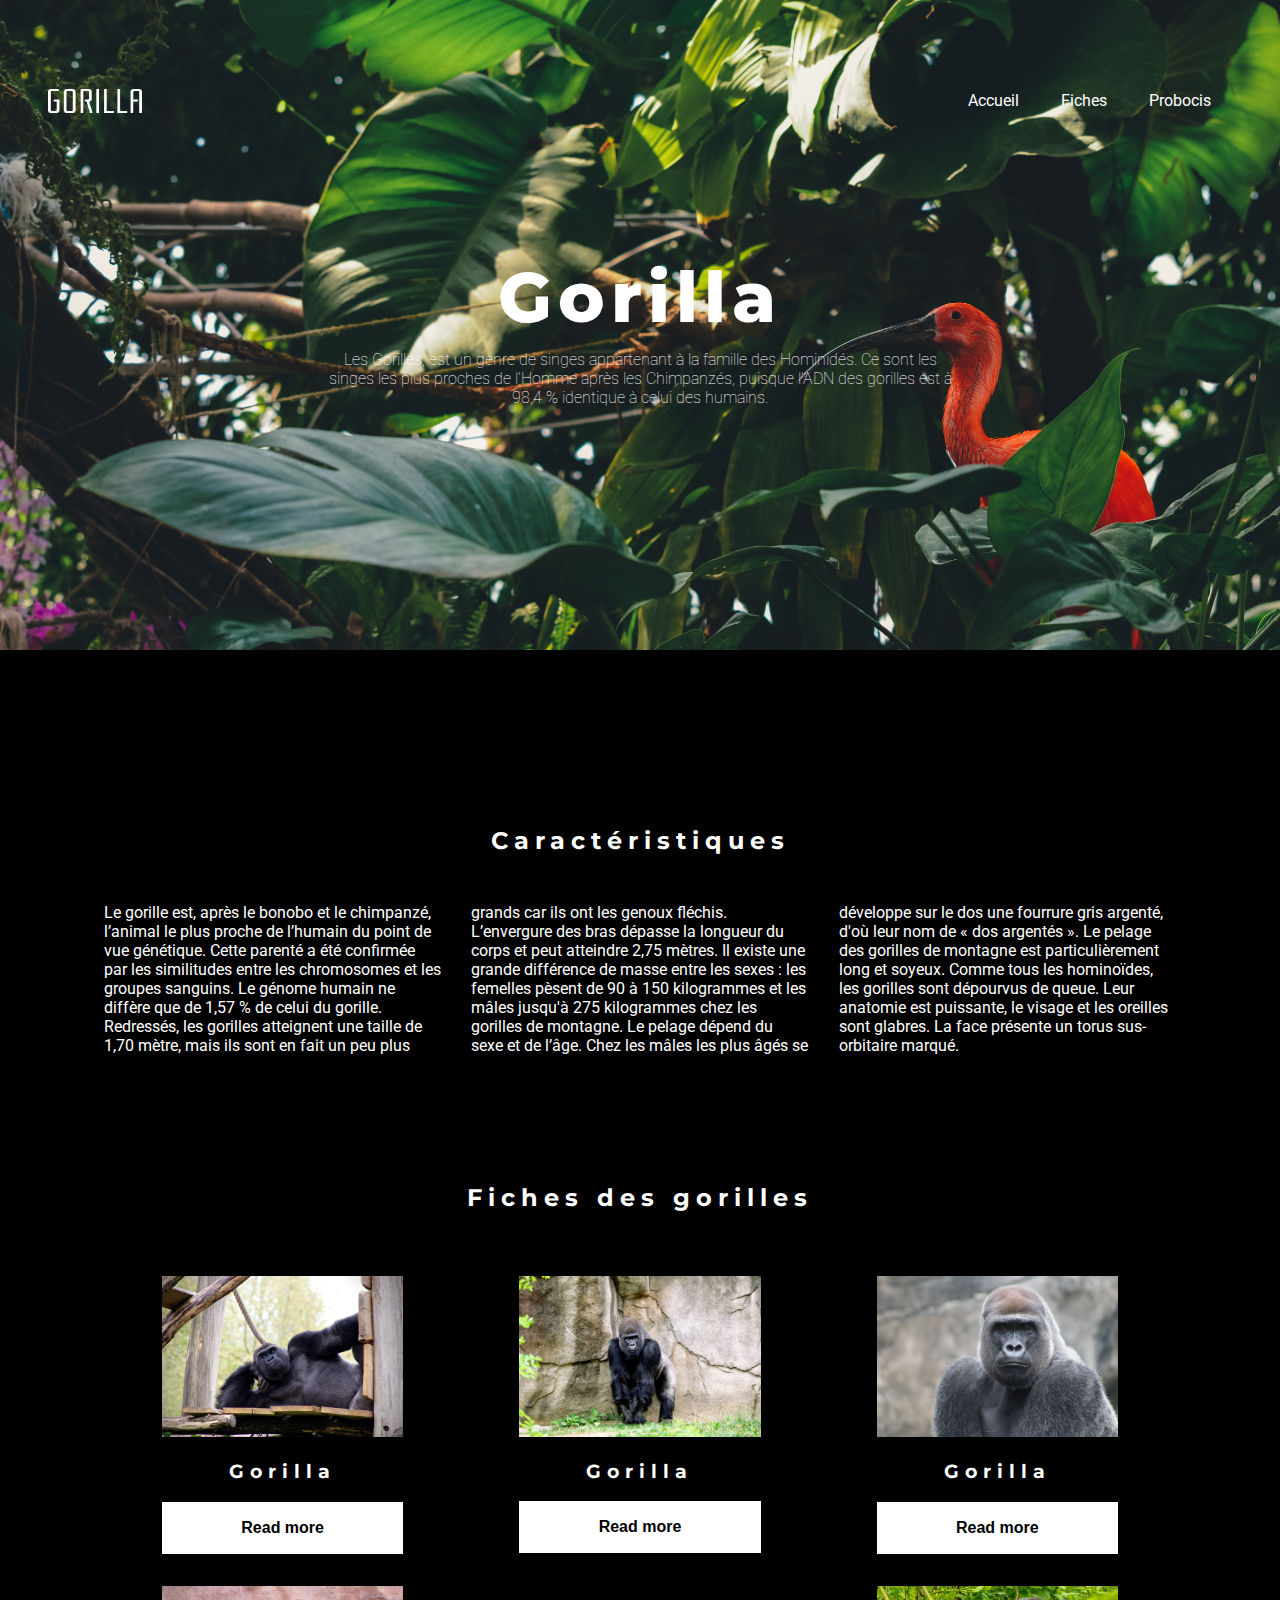
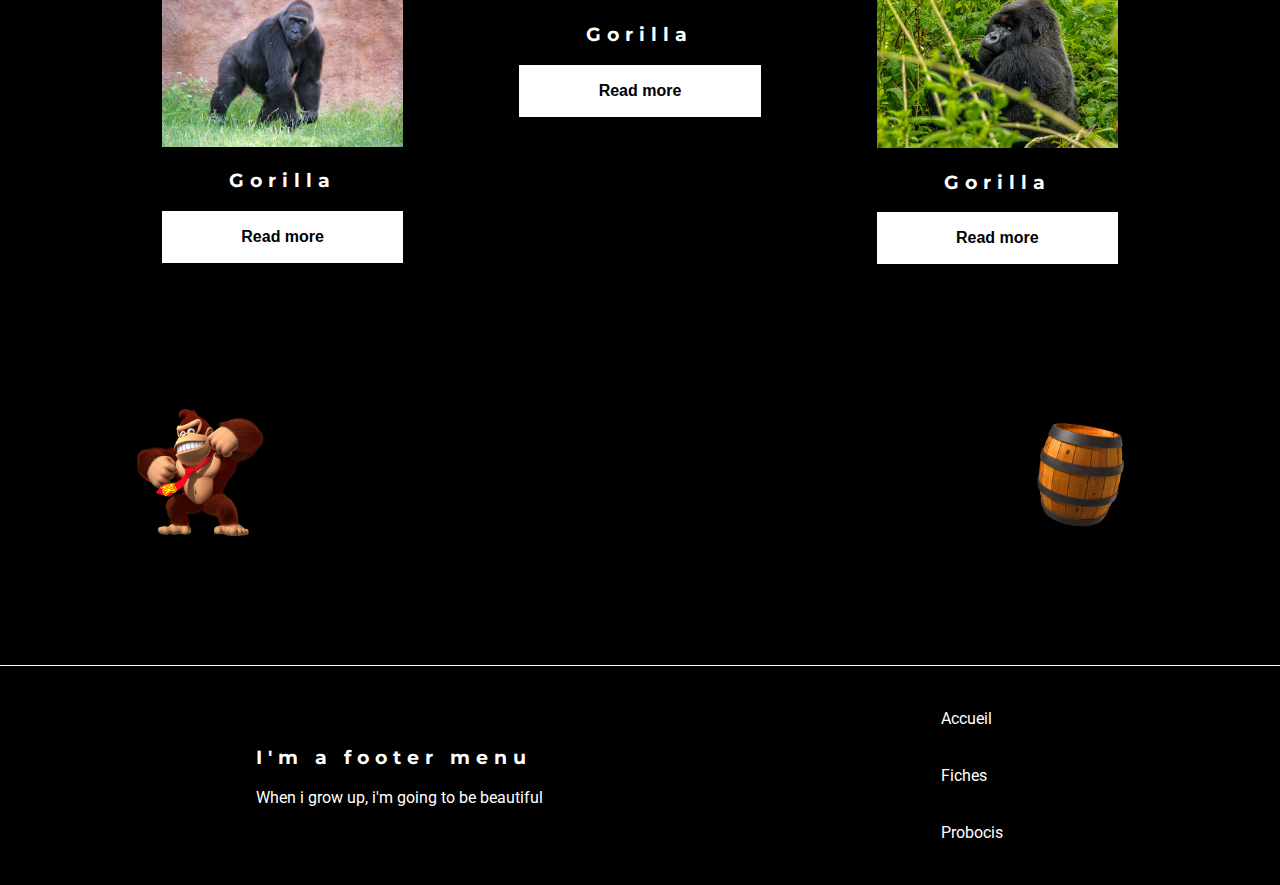
==== html/index.html @ 7650e543 "ajout_code" ====
<!DOCTYPE html>
<html lang="en">

<head>
    <meta charset="UTF-8">
    <meta name="viewport" content="width=device-width, initial-scale=1.0">
    <meta http-equiv="X-UA-Compatible" content="ie=edge">
    <link rel="stylesheet" href="../css/style.css">
    <link href="https://fonts.googleapis.com/css?family=Montserrat|Roboto&display=swap" rel="stylesheet">
    <title>Home</title>
</head>

<body class="home">
    <section class="background_img">

        <header class="flex_row">
            <img src="../img/gorilla_logo.png" alt="" class="logo">
            <nav class="nav_desktop">
                <ul class="flex_row">
                    <li><a href="index.html">Accueil</a></li>
                    <li><a href="fiches.html">Fiches</a></li>
                    <li><a href="probocis.html">Probocis</a></li>
                </ul>
            </nav>

            <div class="burger_menu">
                <a href="#main-menu" class="menu-toggle">
                    <div class="burger-breads">
                        <span></span>
                        <span></span>
                        <span></span>

                    </div>
                </a>
                <nav id="main-menu" class="main-menu">
                    <a href="#main-menu-toggle" class="menu-close">
                        <div class="burger-breads close">
                            <span></span>
                            <span></span>
                            <span></span>
                        </div>
                    </a>

                    <ul>
                        <li><a href="index.html">Accueil</a></li>
                        <li><a href="fiches.html">Fiches</a></li>
                        <li><a href="probocis.html">Probocis</a></li>
                    </ul>

                </nav>
                <a href="#main-menu-toggle" class="backdrop" hidden></a>
            </div>

        </header>

        <section class="hero">
            <h1>Gorilla</h1>
            <p>Les Gorilles, est un genre de singes appartenant à la famille des Hominidés. Ce sont les singes les plus proches de l'Homme après les Chimpanzés, puisque l'ADN des gorilles est à 98,4 % identique à celui des humains.</p>
        </section>
    </section>

    <section class="corps">

        <section class="intro">
            <h2>Caractéristiques</h2>

            <p>Le gorille est, après le bonobo et le chimpanzé, l’animal le plus proche de l’humain du point de vue génétique. Cette parenté a été confirmée par les similitudes entre les chromosomes et les groupes sanguins. Le génome humain ne diffère que de 1,57 % de celui du gorille.

                Redressés, les gorilles atteignent une taille de 1,70 mètre, mais ils sont en fait un peu plus grands car ils ont les genoux fléchis. L’envergure des bras dépasse la longueur du corps et peut atteindre 2,75 mètres.
                
                Il existe une grande différence de masse entre les sexes : les femelles pèsent de 90 à 150 kilogrammes et les mâles jusqu'à 275 kilogrammes chez les gorilles de montagne.
                
                Le pelage dépend du sexe et de l’âge. Chez les mâles les plus âgés se développe sur le dos une fourrure gris argenté, d'où leur nom de « dos argentés ». Le pelage des gorilles de montagne est particulièrement long et soyeux.
                
                Comme tous les hominoïdes, les gorilles sont dépourvus de queue. Leur anatomie est puissante, le visage et les oreilles sont glabres. La face présente un torus sus-orbitaire marqué.
            </p>

        </section>

        <section class="fiches_gorilla">

            <h2>Fiches des gorilles</h2>

            <div class="flex_wrap">

                <div class="fiches">
                    <figure>
                        <img src="../img/monkeys_un.jpg" alt="">
                        <h3>Gorilla</h3>
                        <a href=""><button>Read more</button></a>
                    </figure>
                </div>

                <div class="fiches">
                    <figure>
                        <img src="../img/monkeys_trois.jpg" alt="">
                        <h3>Gorilla</h3>
                        <a href=""><button>Read more</button></a>
                    </figure>
                </div>

                <div class="fiches">
                    <figure>
                        <img src="../img/monkeys_quatre.jpg" alt="">
                        <h3>Gorilla</h3>
                        <a href=""><button>Read more</button></a>
                    </figure>
                </div>

                <div class="fiches">
                    <figure>
                        <img src="../img/monkeys_cinq.jpg" alt="">
                        <h3>Gorilla</h3>
                        <a href=""><button>Read more</button></a>
                    </figure>
                </div>

                <div class="fiches">
                    <figure>
                        <img src="../img/monkeys_six.jpg" alt="">
                        <h3>Gorilla</h3>
                        <a href=""><button>Read more</button></a>
                    </figure>
                </div>

                <div class="fiches">
                    <figure>
                        <img src="../img/monkeys_sept.jpg" alt="">
                        <h3>Gorilla</h3>
                        <a href=""><button>Read more</button></a>
                    </figure>
                </div>

            </div>

        </section>

        <section class="pre_footer flex_row">
            <img class="donkey" src="../img/donkey_kong.png" alt="donkey_kong">
            <img class="tonneau" src="../img/tonneau.png" alt="tonneau">

        </section>

    </section>

    <footer class="flex_row">

        <div>
            <h3>I'm a footer menu</h3>
            <p>When i grow up, i'm going to be beautiful</p>
        </div>

        <div>
            <nav>
                <ul>
                    <li><a href="index.html">Accueil</a></li>
                    <li><a href="fiches.html">Fiches</a></li>
                    <li><a href="probocis.html">Probocis</a></li>
                </ul>
            </nav>
        </div>

    </footer>
</body>

</html>
---- css/style.css ----
body {
  margin: 0;
  padding: 0;
  background-color: black;
  font-family: 'Roboto', sans-serif;
  /* Burger menu *****************************************/
  /*Style menu*/
  /*Hiding Menu*/
  /****************************** header **************************************/
  /*************footer**********************/
}
body .burger_menu {
  display: none;
}
body .menu-toggle .burger-breads span {
  display: block;
  width: 33px;
  height: 4px;
  margin-bottom: 5px;
  position: relative;
  background: white;
  z-index: 1;
}
body .menu-close .burger-breads span {
  display: block;
  width: 33px;
  height: 4px;
  margin-bottom: 5px;
  position: relative;
  background: #ffffff;
  z-index: 1;
  transform: rotate(45deg) translate(-2px, -1px);
  background: white;
}
body .menu-close .burger-breads span:nth-child(2) {
  transform: rotate(135deg) translate(-6px, 9px);
}
body .menu-close .burger-breads span:nth-child(3) {
  opacity: 0;
}
body .main-menu {
  position: absolute;
  top: 0;
  right: 0;
  height: 100%;
  width: 100%;
  overflow-y: scroll;
  overflow-x: visible;
  transition: left 0.3s ease, box-shadow 0.3s ease;
  z-index: 999;
}
body .main-menu ul {
  margin: 0;
  padding: 2.5em 0 0;
  min-height: 100%;
  width: 200%;
  background: black;
}
body .main-menu a {
  display: block;
  padding: 0.75em 15px;
  /* line-height: 1em; */
  font-size: 2em;
  font-weight: lighter;
  color: #ffff;
  text-decoration: none;
}
body .main-menu .menu-close {
  position: absolute;
  margin-top: 1em;
  right: 0;
}
body .main-menu {
  display: none;
  right: -200px;
}
body .main-menu:target {
  display: block;
  right: 0;
  outline: none;
  box-shadow: 3px 0 12px rgba(0, 0, 0, 0.25);
}
body .main-menu:target .menu-close {
  z-index: 1001;
  padding-bottom: 1px;
}
body .main-menu:target ul {
  position: relative;
  z-index: 1000;
}
body .main-menu:target + .backdrop {
  position: absolute;
  display: block;
  left: 0;
  width: 100%;
  height: 100%;
  z-index: 998;
  cursor: default;
}
@supports (position: fixed) {
  body .main-menu,
  body .main-menu:target + .backdrop {
    position: fixed;
  }
}
body .flex_row {
  display: flex;
  flex-direction: row;
  justify-content: space-between;
  align-items: center;
}
body .flex_wrap {
  display: flex;
  flex-wrap: wrap;
  justify-content: space-around;
}
body .corps {
  max-width: 1120px;
  display: block;
  margin: auto;
}
body section {
  margin: 8em 1.5em;
}
body p {
  color: white;
}
body h2 {
  font-family: 'Montserrat', sans-serif;
  letter-spacing: 6px;
  color: white;
  text-align: center;
  margin: 2em 0;
}
body h3 {
  font-family: 'Montserrat', sans-serif;
  letter-spacing: 6px;
  color: white;
  text-align: center;
}
body button {
  background-color: white;
  /* Green */
  border: 2px solid #ffffff;
  color: black;
  padding: 15px 32px;
  text-align: center;
  text-decoration: none;
  display: inline-block;
  font-size: 16px;
  width: 100%;
  font-weight: bold;
}
body button:hover {
  background-color: black;
  border: 2px solid white;
  color: white;
}
body a:hover {
  color: white;
}
body header {
  padding: 3em;
  position: absolute;
  width: 100%;
  box-sizing: border-box;
}
body nav ul li a {
  text-decoration: none;
  color: white;
}
body li {
  list-style: none;
  margin: 1em 10px;
  border: 1px solid rgba(255, 255, 255, 0);
  padding: 10px;
}
body li:hover {
  border: 1px solid;
  border-radius: 4px;
  border-color: white;
}
body .logo {
  height: 1.5em;
}
body h2 {
  font-family: 'Montserrat', sans-serif;
  letter-spacing: 6px;
  color: white;
  text-align: center;
  margin: 2em 0;
}
body h3 {
  font-family: 'Montserrat', sans-serif;
  letter-spacing: 6px;
  color: white;
  text-align: center;
}
body .pre_footer img {
  width: 12em;
}
body .pre_footer .tonneau {
  transition: all 4.5s ease-in;
}
body .pre_footer:hover .tonneau {
  transform: rotate(720deg);
  margin-right: 150em;
}
body .pre_footer:hover .donkey {
  animation: jump_donkey_kong 5s;
}
@keyframes jump_donkey_kong {
  0% {
    transform: translateX(0);
  }
  /*45%{
            margin-right: 45em;
            transform: translateX(-45em);
            transform: translateY(0);
        }*/
  60% {
    transform: translateX(30em) translateY(-150px);
  }
  62% {
    transform: translateX(30em) translateY(0);
  }
  100% {
    transform: translateX(0);
  }
}
body footer {
  border-top: 1px solid white;
  padding: 1em 20%;
}
body footer h3 {
  text-align: left;
}
@media only screen and (max-width: 700px) {
  body .burger_menu {
    display: block;
  }
  body .nav_desktop {
    display: none;
  }
  body li:hover {
    border: none;
  }
}
/******************************** Page Home ***********************************/
body.home {
  /****** hero *****************************/
  /************** intro ********************/
  /************** fiches ******************/
  /************* mediaqueries *************/
}
body.home h1 {
  text-align: center;
  font-family: 'Montserrat', sans-serif;
  font-weight: 800;
  color: white;
  margin: 10px 0;
  letter-spacing: 6px;
  font-size: 70px;
}
body.home .background_img {
  background-image: url("../img/jungle_deux.jpg");
  height: 650px;
  background-size: cover;
  background-repeat: no-repeat;
  margin: 0;
  display: flex;
}
body.home .hero {
  margin: auto;
}
body.home .intro {
  column-count: 3;
  column-gap: 30px;
}
body.home .intro p {
  margin: 0;
}
body.home .intro h2 {
  column-span: all;
}
body.home .hero p {
  color: white;
  text-align: center;
  width: 50%;
  display: block;
  margin: auto;
  font-weight: 100;
}
body.home .paragraphe {
  width: 30%;
  text-align: center;
}
body.home .fiches {
  width: 30%;
}
body.home figure img {
  width: 100%;
}
@media only screen and (max-width: 700px) {
  body.home .intro {
    display: flex;
    flex-direction: column;
  }
  body.home .paragraphe {
    width: 60%;
  }
  body.home .hero p {
    width: 90%;
  }
  body.home .burger_menu {
    display: block;
  }
  body.home .nav_desktop {
    display: none;
  }
}
/******** Page Fiche Gorilla ***********************************/
body.fiche section {
  margin: 1em auto 6em;
}
body.fiche h1 {
  text-align: left;
  font-family: 'Montserrat', sans-serif;
  font-weight: 800;
  color: white;
  margin: 60px 0;
  letter-spacing: 6px;
  font-size: 70px;
  padding: 1.5em 49px 0 49px;
}
body.fiche .hero {
  height: 442px;
  display: flex;
  align-items: center;
}
body.fiche .fiches figure img {
  width: 100%;
  display: block;
  margin: auto;
}
body.fiche .fiches figure p {
  height: 100px;
}
body.fiche figure {
  margin: 0;
}
body.fiche .fiches {
  width: 30%;
  min-width: 300px;
  margin: 20px 5px;
}
body.fiche .fiches p {
  text-align: center;
}
@media only screen and (max-width: 380px) {
  body.fiche h1 {
    font-size: 36px;
  }
}
/******** Page Probocis ***********************************/
body.probocis {
  /****** hero *****************************/
}
body.probocis h1 {
  text-align: center;
  font-family: 'Montserrat', sans-serif;
  font-weight: 800;
  color: white;
  margin: 10px 0;
  letter-spacing: 6px;
  font-size: 70px;
}
body.probocis .txt_img h2 {
  margin: 0;
  font-size: 38px;
  text-align: left;
}
body.probocis .background_img {
  background-image: url("../img/monkeys.jpg");
  height: 650px;
  background-size: cover;
  background-repeat: no-repeat;
  margin: 0;
  display: flex;
}
body.probocis .hero {
  margin: auto;
}
body.probocis .hero p {
  color: white;
  text-align: center;
  width: 50%;
  display: block;
  margin: auto;
  font-weight: 100;
}
body.probocis .explication img {
  width: 100%;
  min-width: 330px;
}
body.probocis .paragraphe {
  width: 30%;
  min-width: 330px;
  margin: 1em;
}
body.probocis .paragraphe_intro {
  margin: 1.5em 0;
  text-align: left;
}
body.probocis .texte_corps {
  column-count: 3;
  column-gap: 30px;
}
body.probocis .texte_corps p {
  margin: 0;
}
body.probocis .intro div {
  margin: 1em;
  width: 50%;
}
@media only screen and (max-width: 950px) {
  body.probocis .explication .flex_row {
    flex-direction: column;
  }
  body.probocis .intro div {
    width: 100%;
  }
  body.probocis .txt_img h2 {
    text-align: center;
  }
}
@media only screen and (max-width: 700px) {
  body.probocis .intro img {
    display: block;
    margin: auto;
    max-width: 500px;
  }
  body.probocis .hero p {
    width: 90%;
  }
  body.probocis .paragraphe_intro {
    text-align: center;
    margin: 1em 1em;
  }
  body.probocis .txt_img {
    width: 90%;
    margin-top: 3em;
  }
  body.probocis .burger_menu {
    display: block;
  }
  body.probocis .nav_desktop {
    display: none;
  }
}
@media only screen and (max-width: 500px) {
  body.probocis h1 {
    font-size: 36px;
  }
  body.probocis .texte_corps {
    column-count: 2;
  }
  body.probocis .burger_menu {
    display: block;
  }
  body.probocis .nav_desktop {
    display: none;
  }
  body.probocis header ul {
    padding: 0;
  }
}
@media only screen and (max-width: 400px) {
  body.probocis body.probocis .texte_corps {
    column-count: 1;
  }
}
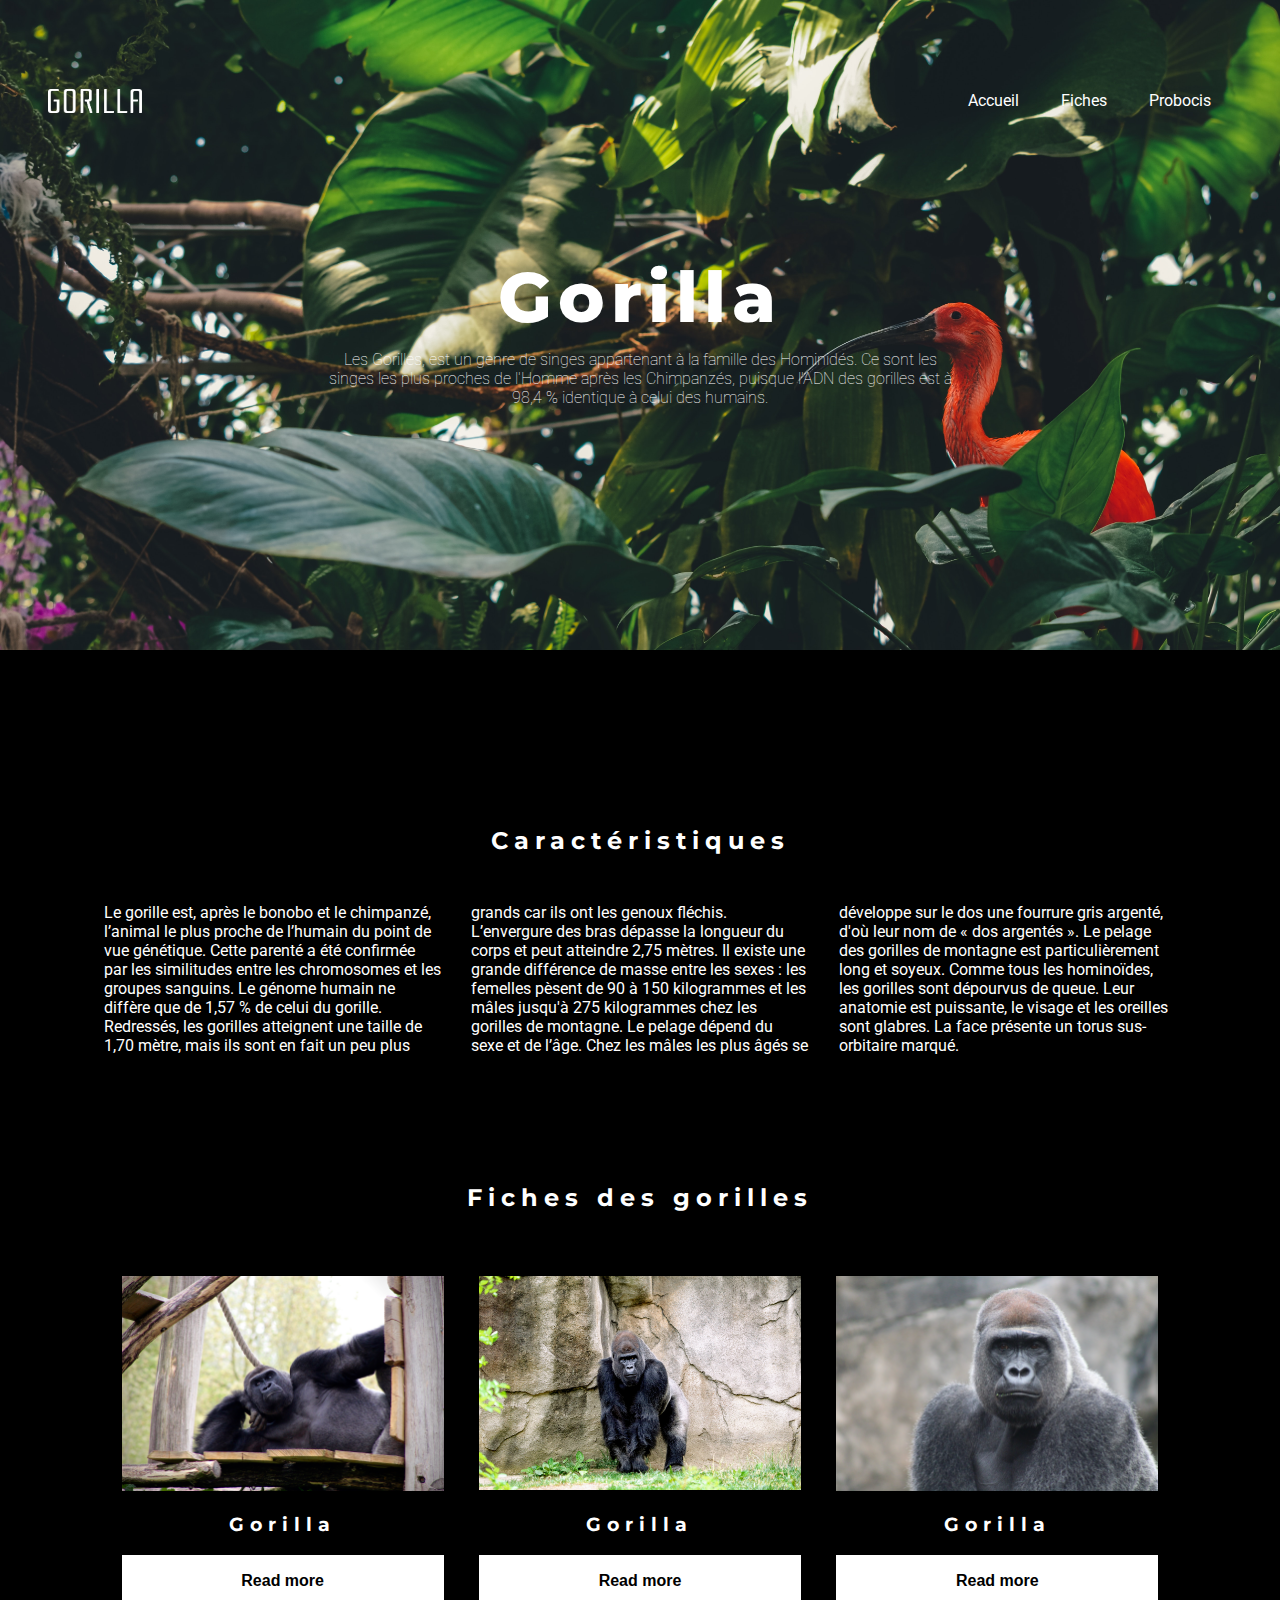
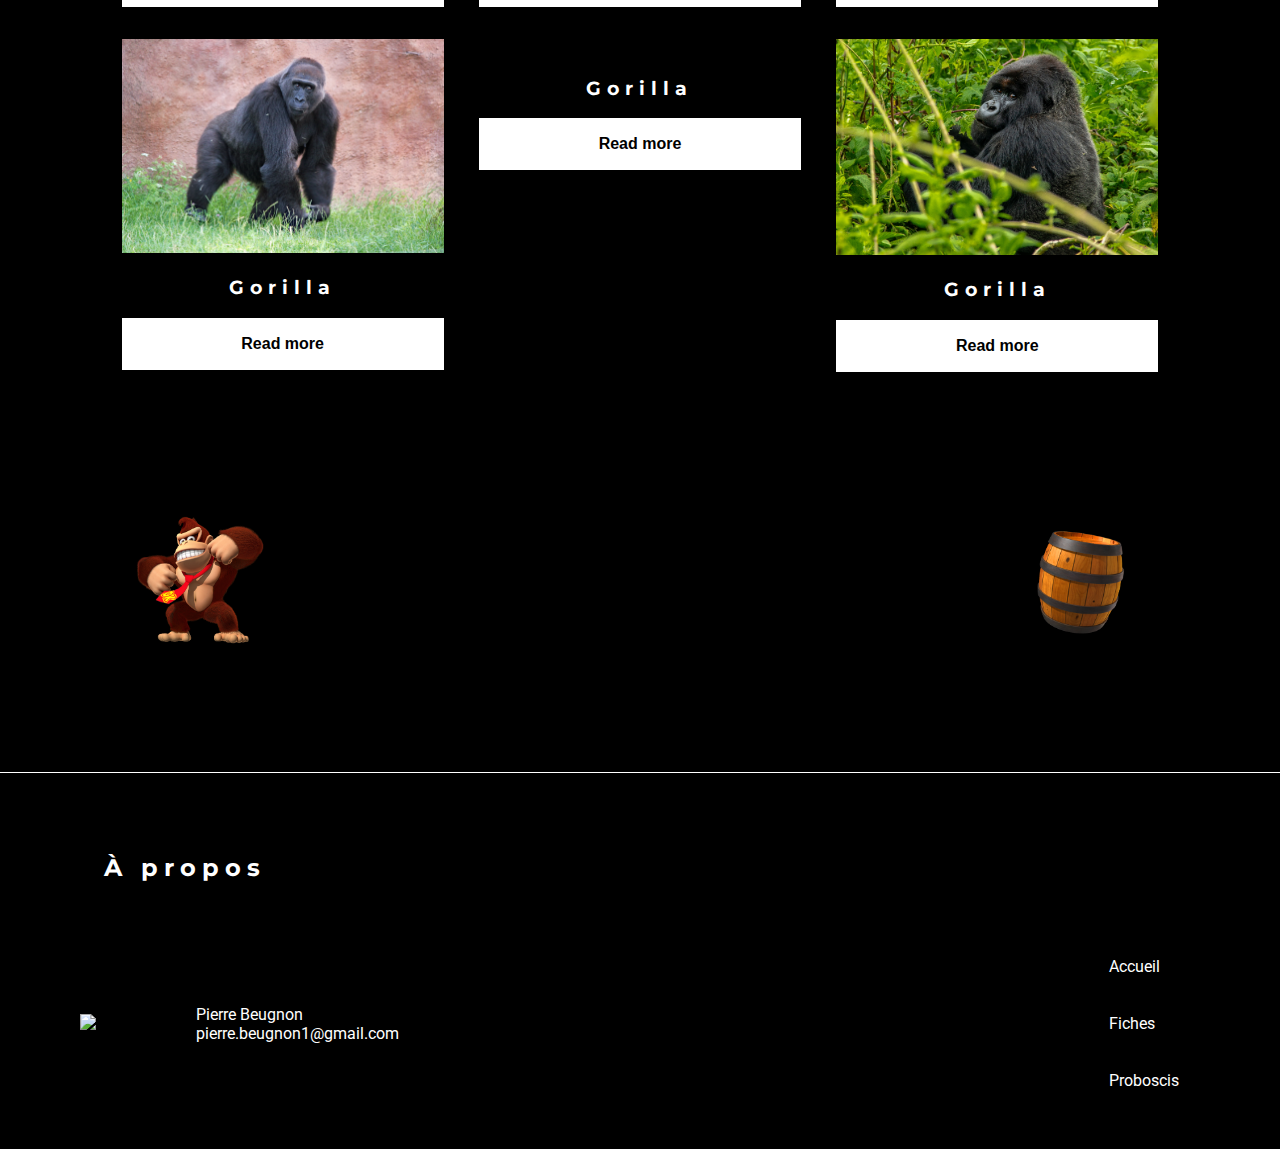
==== commit 65541644: "2eme commit" ====
--- a/html/index.html
+++ b/html/index.html
@@ -55,7 +55,9 @@
 
         <section class="hero">
             <h1>Gorilla</h1>
-            <p>Les Gorilles, est un genre de singes appartenant à la famille des Hominidés. Ce sont les singes les plus proches de l'Homme après les Chimpanzés, puisque l'ADN des gorilles est à 98,4 % identique à celui des humains.</p>
+            <p>Les Gorilles, est un genre de singes appartenant à la famille des Hominidés. Ce sont les singes les plus
+                proches de l'Homme après les Chimpanzés, puisque l'ADN des gorilles est à 98,4 % identique à celui des
+                humains.</p>
         </section>
     </section>
 
@@ -64,15 +66,23 @@
         <section class="intro">
             <h2>Caractéristiques</h2>
 
-            <p>Le gorille est, après le bonobo et le chimpanzé, l’animal le plus proche de l’humain du point de vue génétique. Cette parenté a été confirmée par les similitudes entre les chromosomes et les groupes sanguins. Le génome humain ne diffère que de 1,57 % de celui du gorille.
+            <p>Le gorille est, après le bonobo et le chimpanzé, l’animal le plus proche de l’humain du point de vue
+                génétique. Cette parenté a été confirmée par les similitudes entre les chromosomes et les groupes
+                sanguins. Le génome humain ne diffère que de 1,57 % de celui du gorille.
 
-                Redressés, les gorilles atteignent une taille de 1,70 mètre, mais ils sont en fait un peu plus grands car ils ont les genoux fléchis. L’envergure des bras dépasse la longueur du corps et peut atteindre 2,75 mètres.
-                
-                Il existe une grande différence de masse entre les sexes : les femelles pèsent de 90 à 150 kilogrammes et les mâles jusqu'à 275 kilogrammes chez les gorilles de montagne.
-                
-                Le pelage dépend du sexe et de l’âge. Chez les mâles les plus âgés se développe sur le dos une fourrure gris argenté, d'où leur nom de « dos argentés ». Le pelage des gorilles de montagne est particulièrement long et soyeux.
-                
-                Comme tous les hominoïdes, les gorilles sont dépourvus de queue. Leur anatomie est puissante, le visage et les oreilles sont glabres. La face présente un torus sus-orbitaire marqué.
+                Redressés, les gorilles atteignent une taille de 1,70 mètre, mais ils sont en fait un peu plus grands
+                car ils ont les genoux fléchis. L’envergure des bras dépasse la longueur du corps et peut atteindre 2,75
+                mètres.
+
+                Il existe une grande différence de masse entre les sexes : les femelles pèsent de 90 à 150 kilogrammes
+                et les mâles jusqu'à 275 kilogrammes chez les gorilles de montagne.
+
+                Le pelage dépend du sexe et de l’âge. Chez les mâles les plus âgés se développe sur le dos une fourrure
+                gris argenté, d'où leur nom de « dos argentés ». Le pelage des gorilles de montagne est particulièrement
+                long et soyeux.
+
+                Comme tous les hominoïdes, les gorilles sont dépourvus de queue. Leur anatomie est puissante, le visage
+                et les oreilles sont glabres. La face présente un torus sus-orbitaire marqué.
             </p>
 
         </section>
@@ -143,21 +153,31 @@
 
     </section>
 
-    <footer class="flex_row">
+    <footer>
+        <div class="footer_style">
 
-        <div>
-            <h3>I'm a footer menu</h3>
-            <p>When i grow up, i'm going to be beautiful</p>
-        </div>
 
-        <div>
-            <nav>
-                <ul>
-                    <li><a href="index.html">Accueil</a></li>
-                    <li><a href="fiches.html">Fiches</a></li>
-                    <li><a href="probocis.html">Probocis</a></li>
-                </ul>
-            </nav>
+            <h2>À propos</h2>
+
+            <div class="conteneur_footer_flex_row">
+
+                <div class="footer_flex_row">
+                    <img src="../img/pierre_beugnon.jpg" alt="pierre" class="picme">
+                    <p>Pierre Beugnon <br /> pierre.beugnon1@gmail.com</p>
+                </div>
+
+
+                <div>
+                    <nav>
+                        <ul>
+                            <li><a href="index.html">Accueil</a></li>
+                            <li><a href="fiches.html">Fiches</a></li>
+                            <li><a href="proboscis.html">Proboscis</a></li>
+                        </ul>
+                    </nav>
+                </div>
+
+            </div>
         </div>
 
     </footer>
--- a/css/style.css
+++ b/css/style.css
@@ -109,6 +109,10 @@
   justify-content: space-between;
   align-items: center;
 }
+body .flex_footer {
+  display: flex;
+  flex-direction: row;
+}
 body .flex_wrap {
   display: flex;
   flex-wrap: wrap;
@@ -230,10 +234,40 @@
 }
 body footer {
   border-top: 1px solid white;
-  padding: 1em 20%;
+  padding: 2em 5em;
+}
+body footer h2 {
+  text-align: left;
+  margin-left: 1em;
 }
 body footer h3 {
   text-align: left;
+}
+body footer .img_footer {
+  width: 50%;
+  height: auto;
+}
+body footer .img_footer img {
+  width: 24%;
+}
+body .footer_flex_row {
+  display: flex;
+  flex-direction: row;
+  align-items: center;
+  justify-content: space-between;
+}
+body .footer_flex_row img {
+  width: 100px;
+}
+body .footer_flex_row p {
+  margin: 0 1em;
+}
+body footer nav ul {
+  padding: 0;
+}
+body .conteneur_footer_flex_row {
+  display: flex;
+  justify-content: space-between;
 }
 @media only screen and (max-width: 700px) {
   body .burger_menu {
@@ -244,6 +278,29 @@
   }
   body li:hover {
     border: none;
+  }
+}
+@media only screen and (max-width: 600px) {
+  body .conteneur_footer_flex_row {
+    flex-direction: column;
+  }
+  body .footer_style div nav ul {
+    display: flex;
+    flex-direction: column;
+  }
+  body .footer_style div nav ul li {
+    text-align: center;
+  }
+  body .footer_flex_row {
+    flex-direction: column;
+  }
+  body .footer_flex_row p {
+    margin: 1em 0;
+    text-align: center;
+  }
+  body footer h2 {
+    text-align: center;
+    margin-left: 0;
   }
 }
 /******************************** Page Home ***********************************/
@@ -296,7 +353,11 @@
   text-align: center;
 }
 body.home .fiches {
-  width: 30%;
+  width: 33%;
+  min-width: 280px;
+}
+body.home figure {
+  margin: 1em;
 }
 body.home figure img {
   width: 100%;
@@ -338,6 +399,12 @@
   display: flex;
   align-items: center;
 }
+body.fiche .grid_container {
+  display: grid;
+  grid-template-columns: auto auto auto;
+  grid-gap: 10px;
+  padding: 10px;
+}
 body.fiche .fiches figure img {
   width: 100%;
   display: block;
@@ -352,10 +419,22 @@
 body.fiche .fiches {
   width: 30%;
   min-width: 300px;
-  margin: 20px 5px;
+  padding: 20px 5px;
+  margin: auto;
+  display: block;
 }
 body.fiche .fiches p {
   text-align: center;
+}
+@media only screen and (max-width: 1000px) {
+  body.fiche .grid_container {
+    grid-template-columns: auto auto;
+  }
+}
+@media only screen and (max-width: 700px) {
+  body.fiche .grid_container {
+    grid-template-columns: auto;
+  }
 }
 @media only screen and (max-width: 380px) {
   body.fiche h1 {
@@ -443,6 +522,10 @@
   body.probocis .hero p {
     width: 90%;
   }
+  body.probocis .texte_corps {
+    column-count: 2;
+    column-gap: 30px;
+  }
   body.probocis .paragraphe_intro {
     text-align: center;
     margin: 1em 1em;
@@ -468,6 +551,10 @@
   body.probocis .burger_menu {
     display: block;
   }
+  body.probocis .texte_corps {
+    column-count: 1;
+    column-gap: 30px;
+  }
   body.probocis .nav_desktop {
     display: none;
   }
